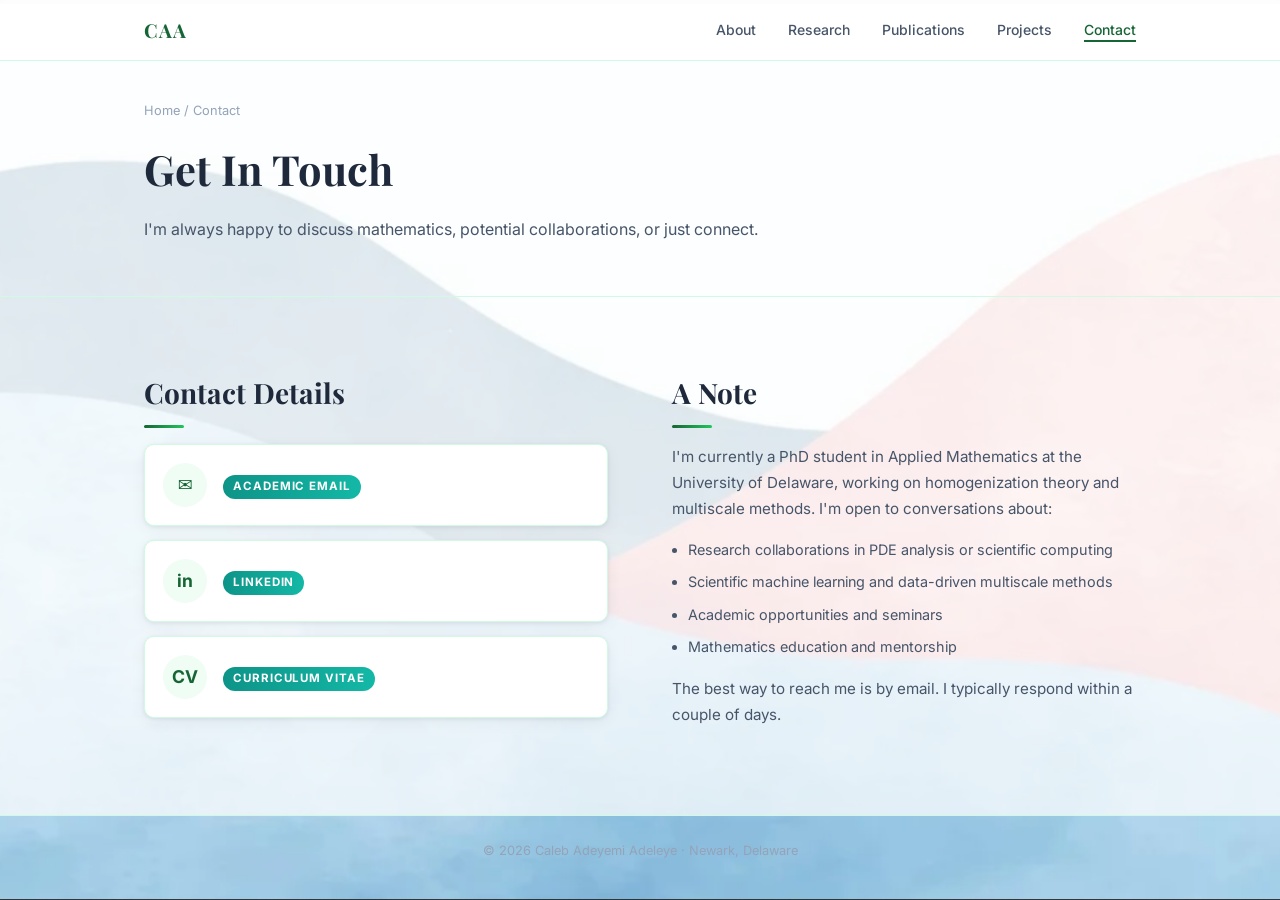
==== contact.html @ 7a953f1e "Launch personal portfolio site HTML/CSS/JS portfolio for Caleb Adeyemi Adeleye — PhD candidate in Ap" ====
<!DOCTYPE html>
<html lang="en">
<head>
  <meta charset="UTF-8" />
  <meta name="viewport" content="width=device-width, initial-scale=1.0" />
  <title>Contact — Caleb Adeyemi Adeleye</title>
  <link rel="stylesheet" href="assets/css/style.css" />
  <link rel="preconnect" href="https://fonts.googleapis.com" />
  <link rel="preconnect" href="https://fonts.gstatic.com" crossorigin />
  <link href="https://fonts.googleapis.com/css2?family=Inter:wght@300;400;500;600;700&family=Playfair+Display:wght@700&display=swap" rel="stylesheet" />
</head>
<body data-page="contact">

  <nav class="navbar" id="navbar">
    <div class="nav-container">
      <a href="index.html" class="nav-logo">CAA</a>
      <ul class="nav-links">
        <li><a href="index.html">About</a></li>
        <li><a href="research.html">Research</a></li>
        <li><a href="publications.html">Publications</a></li>
        <li><a href="projects.html">Projects</a></li>
        <li><a href="contact.html">Contact</a></li>
      </ul>
      <button class="nav-toggle" id="navToggle" aria-label="Toggle menu">
        <span></span><span></span><span></span>
      </button>
    </div>
  </nav>

  <div class="page-hero">
    <div class="container">
      <p class="page-breadcrumb"><a href="index.html">Home</a> / Contact</p>
      <h1 class="page-hero-title">Get In Touch</h1>
      <p class="page-hero-sub">
        I'm always happy to discuss mathematics, potential collaborations, or just connect.
      </p>
    </div>
  </div>

  <section class="page-section">
    <div class="container contact-page-layout">

      <div class="contact-details">
        <h2 class="section-title">Contact Details</h2>

        <a href="mailto:khaleb@udel.edu" class="contact-detail-item">
          <div class="cd-icon">✉</div>
          <div class="cd-body">
            <span class="cd-label">Academic Email</span>
          </div>
        </a>

        <a href="https://linkedin.com/in/adeleye-caleb-4344241b5" class="contact-detail-item" target="_blank" rel="noopener">
          <div class="cd-icon">in</div>
          <div class="cd-body">
            <span class="cd-label">LinkedIn</span>
          </div>
        </a>

        <a href="https://drive.google.com/file/d/1pi85L_nVSaPJ5d753NJiPZ7euI__d7MT/view?usp=drive_link" class="contact-detail-item" target="_blank" rel="noopener">
          <div class="cd-icon">CV</div>
          <div class="cd-body">
            <span class="cd-label">Curriculum Vitae</span>
          </div>
        </a>
      </div>

      <!-- Note -->
      <div class="contact-note">
        <h2 class="section-title">A Note</h2>
        <p>
          I'm currently a PhD student in Applied Mathematics at the University of Delaware,
          working on homogenization theory and multiscale methods. I'm open to conversations about:
        </p>
        <ul class="contact-topics">
          <li>Research collaborations in PDE analysis or scientific computing</li>
          <li>Scientific machine learning and data-driven multiscale methods</li>
          <li>Academic opportunities and seminars</li>
          <li>Mathematics education and mentorship</li>
        </ul>
        <p>
          The best way to reach me is by email. I typically respond within a couple of days.
        </p>
      </div>

    </div>
  </section>

  <footer class="footer">
    <p>&copy; 2026 Caleb Adeyemi Adeleye · Newark, Delaware</p>
  </footer>

  <script src="assets/js/main.js"></script>
</body>
</html>
---- assets/css/style.css ----
/* === Typewriter — machine text === */
@keyframes cursorBlink {
  0%, 100% { border-color: var(--green-light); }
  50%       { border-color: transparent; }
}
.hero-statement {
  font-family: 'Courier New', Courier, monospace;
  font-size: .97rem;
  letter-spacing: .01em;
  border-right: 2px solid var(--green-light);
  animation: cursorBlink .65s step-end infinite;
}
.hero-statement.typed-done {
  border-right: none;
  animation: none;
}

/* === Reset & Base === */
*, *::before, *::after { box-sizing: border-box; margin: 0; padding: 0; }

:root {
  --green:       #166534;
  --green-mid:   #16a34a;
  --green-light: #22c55e;
  --green-pale:  #f0fdf4;
  --green-glow:  rgba(22, 101, 52, 0.18);
  --slate:       #1e293b;
  --slate-mid:   #475569;
  --slate-light: #94a3b8;
  --bg:          #ffffff;
  --bg-alt:      #f8faf8;
  --border:      #d1fae5;
  --border-mid:  #bbf7d0;
  --radius:      10px;
  --shadow:      0 1px 4px rgba(0,0,0,.07), 0 4px 16px rgba(0,0,0,.05);
  --font-body:   'Inter', system-ui, sans-serif;
  --font-head:   'Playfair Display', Georgia, serif;
}

html { scroll-behavior: smooth; }

body {
  font-family: var(--font-body);
  color: var(--slate);
  background: var(--bg) url('../../brg.png') center top / cover fixed;
  line-height: 1.7;
  font-size: 16px;
}

a { color: var(--green); text-decoration: none; }
a:hover { text-decoration: underline; }
ul { list-style: none; }

/* === Layout === */
.container { max-width: 1040px; margin: 0 auto; padding: 0 24px; }

/* === Keyframe Animations === */
@keyframes fadeUp {
  from { opacity: 0; transform: translateY(24px); }
  to   { opacity: 1; transform: translateY(0); }
}
@keyframes scaleIn {
  from { opacity: 0; transform: scale(.94); }
  to   { opacity: 1; transform: scale(1); }
}
@keyframes pulseRing {
  0%   { box-shadow: 0 0 0 0 var(--green-glow); }
  70%  { box-shadow: 0 0 0 12px transparent; }
  100% { box-shadow: 0 0 0 0 transparent; }
}
@keyframes gradientShift {
  0%   { background-position: 0% 50%; }
  50%  { background-position: 100% 50%; }
  100% { background-position: 0% 50%; }
}
@keyframes underlineGrow {
  from { width: 0; }
  to   { width: 40px; }
}
@keyframes floatY {
  0%, 100% { transform: translateY(0); }
  50%       { transform: translateY(-6px); }
}

/* === Navbar === */
.navbar {
  position: fixed; top: 0; left: 0; right: 0; z-index: 100;
  background: rgba(255,255,255,.94);
  backdrop-filter: blur(14px);
  border-bottom: 1px solid var(--border);
  transition: box-shadow .3s;
}
.navbar.scrolled { box-shadow: 0 2px 16px rgba(22,101,52,.1); }

.nav-container {
  max-width: 1040px; margin: 0 auto;
  display: flex; align-items: center; justify-content: space-between;
  padding: 0 24px; height: 60px;
}

.nav-logo {
  font-family: var(--font-head);
  font-size: 1.2rem; font-weight: 700;
  color: var(--green); letter-spacing: .05em;
  transition: opacity .2s;
}
.nav-logo:hover { opacity: .75; text-decoration: none; }

.nav-links { display: flex; gap: 32px; }
.nav-links a {
  font-size: .875rem; font-weight: 500;
  color: var(--slate-mid);
  padding-bottom: 2px;
  border-bottom: 2px solid transparent;
  transition: color .2s, border-color .2s;
}
.nav-links a:hover { color: var(--green); text-decoration: none; border-bottom-color: var(--green-light); }
.nav-links a.active { color: var(--green); border-bottom-color: var(--green); }

.nav-toggle {
  display: none; flex-direction: column; gap: 5px;
  background: none; border: none; cursor: pointer; padding: 4px;
}
.nav-toggle span {
  display: block; width: 22px; height: 2px;
  background: var(--slate); border-radius: 2px;
  transition: transform .25s, opacity .25s;
}

@media (max-width: 640px) {
  .nav-toggle { display: flex; }
  .nav-links {
    display: none; position: absolute; top: 60px; left: 0; right: 0;
    flex-direction: column; gap: 0;
    background: #fff; border-bottom: 1px solid var(--border);
    padding: 8px 0;
  }
  .nav-links.open { display: flex; }
  .nav-links a { padding: 12px 24px; font-size: 1rem; border-bottom: none; }
  .nav-links a.active { background: var(--green-pale); }
}

/* === Buttons === */
.btn {
  display: inline-block; padding: 10px 24px;
  border-radius: 6px; font-size: .9rem; font-weight: 600;
  transition: background .2s, color .2s, transform .15s, box-shadow .2s;
  cursor: pointer;
}
.btn-primary {
  background: var(--green); color: #fff;
  box-shadow: 0 2px 10px var(--green-glow);
}
.btn-primary:hover {
  background: var(--green-mid); text-decoration: none; color: #fff;
  transform: translateY(-1px); box-shadow: 0 6px 18px var(--green-glow);
}
.btn-outline {
  border: 1.5px solid var(--green); color: var(--green); background: transparent;
}
.btn-outline:hover {
  background: var(--green-pale); text-decoration: none;
  transform: translateY(-1px);
}

/* === Hero (home) === */
.hero {
  min-height: 100vh;
  display: flex;
  align-items: center; justify-content: center;
  padding: 100px 24px 60px;
  background: rgba(255,255,255,0.72);
}

.hero-content {
  display: flex;
  align-items: center;
  gap: 64px;
  max-width: 1040px;
  width: 100%;
}

.hero-photo {
  flex-shrink: 0;
  width: 320px; height: 380px;
  border-radius: 18px;
  overflow: hidden;
  box-shadow: 0 0 0 6px var(--green-pale), 0 16px 48px var(--green-glow);
  border: 4px solid var(--green-light);
  animation: pulseRing 2.8s ease-out infinite, fadeUp .7s ease both;
}
.hero-photo img {
  width: 100%; height: 100%;
  object-fit: cover;
  object-position: center top;
  display: block;
}

.hero-text {
  flex: 1;
  text-align: left;
}

.hero-name {
  font-family: var(--font-head);
  font-size: clamp(2rem, 4vw, 2.8rem);
  color: var(--slate); line-height: 1.15; margin-bottom: 8px;
  animation: fadeUp .7s .1s ease both;
}
.hero-title {
  font-size: 1.1rem; font-weight: 600; color: var(--green); margin-bottom: 4px;
  animation: fadeUp .7s .2s ease both;
}
.hero-affiliation {
  font-size: .95rem; color: var(--slate-mid); margin-bottom: 24px;
  animation: fadeUp .7s .3s ease both;
}
.hero-statement {
  color: var(--slate-mid);
  margin-bottom: 32px; font-size: .97rem;
  animation: fadeUp .7s .4s ease both;
}
.hero-links {
  display: flex; gap: 12px; flex-wrap: wrap;
  animation: fadeUp .7s .5s ease both;
}

@media (max-width: 768px) {
  .hero-content {
    flex-direction: column;
    text-align: center;
    gap: 36px;
  }
  .hero-photo {
    width: 220px; height: 260px;
  }
  .hero-text { text-align: center; }
  .hero-links { justify-content: center; }
}

/* === Page Hero (inner pages) === */
.page-hero {
  padding: 100px 0 52px;
  background: rgba(255,255,255,0.72);
  border-bottom: 1px solid var(--border);
}
.page-breadcrumb { font-size: .8rem; color: var(--slate-light); margin-bottom: 12px; }
.page-breadcrumb a { color: var(--slate-light); transition: color .15s; }
.page-breadcrumb a:hover { color: var(--green); }
.page-hero-title {
  font-family: var(--font-head);
  font-size: clamp(1.8rem, 4vw, 2.6rem);
  color: var(--slate); margin-bottom: 12px;
  animation: fadeUp .6s ease both;
}
.page-hero-sub {
  font-size: 1rem; color: var(--slate-mid); max-width: 620px;
  animation: fadeUp .6s .1s ease both;
}

/* === Sections === */
.page-section { padding: 72px 0; background: rgba(255,255,255,0.72); }
.section-alt { background: rgba(248,250,248,0.80); }

.section-title {
  font-family: var(--font-head);
  font-size: 1.75rem; color: var(--slate);
  margin-bottom: 16px; position: relative; padding-bottom: 12px;
}
.section-title::after {
  content: ''; position: absolute; bottom: 0; left: 0;
  width: 40px; height: 3px;
  background: linear-gradient(90deg, var(--green), var(--green-light));
  border-radius: 2px;
  animation: underlineGrow .6s ease both;
}
.section-lead { color: var(--slate-mid); max-width: 700px; margin-bottom: 48px; }

/* === Nav Cards (home page) === */
.nav-cards {
  display: grid;
  grid-template-columns: repeat(auto-fill, minmax(220px, 1fr));
  gap: 20px; margin-top: 32px;
}
.nav-card {
  display: flex; flex-direction: column;
  background: #fff; border: 1px solid var(--border);
  border-radius: var(--radius); padding: 28px 24px;
  box-shadow: var(--shadow);
  transition: transform .25s, box-shadow .25s, border-color .25s;
  color: inherit;
}
.nav-card:hover {
  transform: translateY(-5px);
  box-shadow: 0 12px 32px var(--green-glow);
  border-color: var(--border-mid);
  text-decoration: none;
}
.nav-card-icon {
  font-size: 2rem; color: var(--green); margin-bottom: 12px;
  display: inline-block;
  transition: transform .3s;
}
.nav-card:hover .nav-card-icon { transform: scale(1.15); }
.nav-card h3 { font-size: 1rem; font-weight: 600; margin-bottom: 8px; color: var(--slate); }
.nav-card p  { font-size: .875rem; color: var(--slate-mid); line-height: 1.6; flex: 1; }
.nav-card-link { display: block; margin-top: 16px; font-size: .8rem; font-weight: 600; color: var(--green); }

/* === Research Cards === */
.cards-grid {
  display: grid;
  grid-template-columns: repeat(auto-fill, minmax(220px, 1fr));
  gap: 20px;
}
.card {
  background: #fff; border: 1px solid var(--border);
  border-radius: var(--radius); padding: 28px 24px;
  box-shadow: var(--shadow);
  transition: transform .25s, box-shadow .25s, border-color .25s;
  position: relative; overflow: hidden;
}
.card::before {
  content: ''; position: absolute; top: 0; left: 0; right: 0; height: 3px;
  background: linear-gradient(90deg, var(--green), var(--green-light));
  transform: scaleX(0); transform-origin: left;
  transition: transform .3s ease;
}
.card:hover { transform: translateY(-5px); box-shadow: 0 12px 32px var(--green-glow); border-color: var(--border-mid); }
.card:hover::before { transform: scaleX(1); }
.card-icon {
  font-size: 2rem; color: var(--green); margin-bottom: 12px;
  font-family: 'Times New Roman', serif; font-weight: bold;
}
.card h3 { font-size: 1rem; font-weight: 600; margin-bottom: 8px; color: var(--slate); }
.card p  { font-size: .875rem; color: var(--slate-mid); line-height: 1.6; }

/* === Research Focus Block === */
.focus-block {
  display: grid; grid-template-columns: 1fr 280px; gap: 48px; align-items: start;
}
@media (max-width: 720px) { .focus-block { grid-template-columns: 1fr; } }
.focus-text p { color: var(--slate-mid); margin-bottom: 16px; font-size: .95rem; }
.focus-card {
  background: #fff; border: 1px solid var(--border); border-radius: var(--radius);
  padding: 14px 16px; margin-bottom: 12px;
  display: flex; flex-direction: column; gap: 2px;
  transition: border-color .2s, box-shadow .2s;
}
.focus-card:hover { border-color: var(--green-mid); box-shadow: 0 0 0 3px var(--green-pale); }
.focus-label { font-size: .72rem; font-weight: 700; text-transform: uppercase; letter-spacing: .1em; color: var(--slate-light); }
.focus-value { font-size: .9rem; font-weight: 600; color: var(--slate); }
.focus-active { color: var(--green) !important; }

/* === Full Timeline (research page) === */
.timeline-full { display: flex; flex-direction: column; gap: 0; margin-top: 32px; }
.timeline-full-item {
  display: grid; grid-template-columns: 100px 20px 1fr;
  gap: 0 20px; padding-bottom: 36px; position: relative;
}
.tf-left { text-align: right; padding-top: 4px; }
.tf-date { font-size: .78rem; font-weight: 700; color: var(--green); }
.tf-dot {
  width: 12px; height: 12px; border-radius: 50%;
  background: var(--green); margin-top: 6px;
  box-shadow: 0 0 0 3px var(--green-pale);
  position: relative; z-index: 1;
  transition: transform .2s, box-shadow .2s;
}
.timeline-full-item:hover .tf-dot {
  transform: scale(1.3);
  box-shadow: 0 0 0 5px var(--green-pale);
}
.timeline-full-item:not(:last-child) .tf-dot::after {
  content: ''; position: absolute; top: 12px; left: 50%;
  transform: translateX(-50%);
  width: 2px; height: calc(100% + 24px);
  background: var(--border-mid);
}
.tf-right { padding-top: 0; }
.tf-right h3 { font-size: 1rem; font-weight: 600; color: var(--slate); margin-bottom: 4px; }
.tf-org { font-size: .875rem; color: var(--green); margin-bottom: 6px; }
.tf-desc { font-size: .85rem; color: var(--slate-mid); }

/* === Education List (home page) === */
.edu-list { display: flex; flex-direction: column; }
.edu-item {
  padding: 28px 0; border-bottom: 1px solid var(--border);
  transition: padding-left .2s;
}
.edu-item:last-child { border-bottom: none; }
.edu-item:hover { padding-left: 6px; }
.edu-meta { display: flex; align-items: center; gap: 10px; margin-bottom: 4px; }
.edu-date { font-size: .8rem; color: var(--slate-light); }
.edu-tag {
  font-size: .7rem; font-weight: 700;
  background: var(--green-pale); color: var(--green);
  padding: 2px 8px; border-radius: 999px;
}
.edu-item h3 { font-size: 1.05rem; font-weight: 600; color: var(--slate); margin-bottom: 2px; }
.edu-org { font-size: .9rem; color: var(--green); margin-bottom: 6px; }
.edu-detail { font-size: .875rem; color: var(--slate-mid); }

/* === Experience Items === */
.exp-item { padding: 28px 0; border-bottom: 1px solid var(--border); }
.exp-item:last-child { border-bottom: none; }
.exp-featured {
  padding: 28px; margin-bottom: 20px; border-bottom: none;
  background: #fff; border: 1px solid var(--border);
  border-radius: var(--radius); box-shadow: var(--shadow);
  transition: transform .25s, box-shadow .25s, border-color .25s;
  border-left: 4px solid transparent;
}
.exp-featured:hover {
  transform: translateX(4px);
  box-shadow: 0 8px 28px var(--green-glow);
  border-left-color: var(--green);
}
.exp-meta { display: flex; align-items: center; gap: 10px; margin-bottom: 4px; }
.exp-date { font-size: .8rem; color: var(--slate-light); }
.exp-tag {
  font-size: .7rem; font-weight: 700;
  background: var(--green-pale); color: var(--green);
  padding: 2px 8px; border-radius: 999px;
}
.exp-item h3, .exp-item h4 { font-size: 1.05rem; font-weight: 600; color: var(--slate); margin-bottom: 2px; }
.exp-org { font-size: .875rem; color: var(--green); margin-bottom: 10px; }
.exp-item ul { padding-left: 16px; list-style: disc; }
.exp-item li { font-size: .875rem; color: var(--slate-mid); margin-bottom: 5px; }

/* === Publications Page === */
.pub-list { margin-top: 16px; display: flex; flex-direction: column; gap: 20px; }
.pub-item-full {
  display: flex; gap: 24px; align-items: flex-start;
  background: #fff; border: 1px solid var(--border);
  border-left: 4px solid var(--green);
  border-radius: var(--radius); padding: 28px;
  box-shadow: var(--shadow);
  transition: transform .25s, box-shadow .25s;
}
.pub-item-full:hover { transform: translateY(-3px); box-shadow: 0 10px 28px var(--green-glow); }
.pub-number {
  font-family: var(--font-head); font-size: 2.5rem;
  color: var(--green-pale); font-weight: 700; line-height: 1; flex-shrink: 0;
}
.pub-title { font-size: 1.05rem; font-weight: 600; color: var(--slate); margin-bottom: 6px; }
.pub-authors { font-size: .875rem; color: var(--slate-mid); margin-bottom: 4px; }
.pub-year { font-size: .8rem; color: var(--slate-light); margin-bottom: 10px; }
.pub-abstract { font-size: .875rem; color: var(--slate-mid); line-height: 1.65; }

/* === Awards Grid === */
.awards-grid {
  display: grid; grid-template-columns: repeat(auto-fill, minmax(220px, 1fr));
  gap: 20px; margin-top: 32px;
}
.award-card {
  background: #fff; border: 1px solid var(--border);
  border-radius: var(--radius); padding: 24px;
  box-shadow: var(--shadow);
  transition: transform .25s, box-shadow .25s;
}
.award-card:hover { transform: translateY(-4px); box-shadow: 0 10px 28px var(--green-glow); }
.award-year {
  display: inline-block; font-size: .75rem; font-weight: 700;
  background: var(--green); color: #fff;
  padding: 2px 10px; border-radius: 999px; margin-bottom: 12px;
}
.award-card h3 { font-size: .95rem; font-weight: 600; color: var(--slate); margin-bottom: 6px; }
.award-card p  { font-size: .8rem; color: var(--slate-mid); }

/* === Skills Full === */
.skills-full {
  display: grid; grid-template-columns: 1fr 1fr; gap: 48px; margin-top: 32px;
}
@media (max-width: 640px) { .skills-full { grid-template-columns: 1fr; } }
.skills-col-title {
  font-size: .8rem; font-weight: 700; text-transform: uppercase; letter-spacing: .1em;
  color: var(--slate-mid); margin-bottom: 12px;
}
.skills-detail-list { display: flex; flex-direction: column; gap: 8px; }
.skills-detail-list li {
  font-size: .9rem; color: var(--slate-mid);
  padding: 8px 14px; background: #fff;
  border: 1px solid var(--border); border-radius: 6px;
  border-left: 3px solid var(--green);
  transition: background .2s, transform .2s, border-left-color .2s;
}
.skills-detail-list li:hover {
  background: var(--green-pale);
  transform: translateX(4px);
  border-left-color: var(--green-mid);
}

/* === Memberships Grid === */
.memberships-grid {
  display: grid; grid-template-columns: repeat(auto-fill, minmax(240px, 1fr));
  gap: 20px; margin-top: 32px;
}
.membership-card {
  display: flex; gap: 16px; align-items: center;
  background: #fff; border: 1px solid var(--border);
  border-radius: var(--radius); padding: 20px;
  box-shadow: var(--shadow);
  transition: transform .25s, box-shadow .25s;
}
.membership-card:hover { transform: translateY(-3px); box-shadow: 0 8px 24px var(--green-glow); }
.membership-abbr {
  font-size: .75rem; font-weight: 800;
  background: var(--green-pale); color: var(--green);
  padding: 8px; border-radius: 8px; text-align: center;
  min-width: 54px; letter-spacing: .03em;
  transition: background .2s, color .2s;
}
.membership-card:hover .membership-abbr { background: var(--green); color: #fff; }
.membership-card h3 { font-size: .9rem; font-weight: 600; color: var(--slate); margin-bottom: 2px; }
.membership-card p  { font-size: .8rem; color: var(--slate-mid); }

/* === Contact Page === */
.contact-page-layout {
  display: grid; grid-template-columns: 1fr 1fr; gap: 64px; align-items: start;
}
@media (max-width: 720px) { .contact-page-layout { grid-template-columns: 1fr; gap: 40px; } }

.contact-detail-item {
  display: flex; align-items: center; gap: 16px;
  padding: 18px; border: 1px solid var(--border);
  border-radius: var(--radius); margin-bottom: 14px;
  color: inherit; background: #fff; box-shadow: var(--shadow);
  transition: border-color .2s, box-shadow .2s, transform .2s;
}
.contact-detail-item:hover {
  border-color: var(--green-mid);
  box-shadow: 0 0 0 3px var(--green-pale), 0 8px 20px var(--green-glow);
  transform: translateY(-2px);
  text-decoration: none;
}

.cd-icon {
  width: 44px; height: 44px; border-radius: 50%; flex-shrink: 0;
  background: var(--green-pale); color: var(--green);
  display: flex; align-items: center; justify-content: center;
  font-size: 1.1rem; font-weight: 700;
  transition: background .2s, color .2s, transform .2s;
}
.contact-detail-item:hover .cd-icon {
  background: var(--green); color: #fff;
  transform: rotate(10deg) scale(1.08);
}
.cd-body { flex: 1; }
.cd-label {
  display: block; font-size: .72rem; font-weight: 700;
  text-transform: uppercase; letter-spacing: .08em;
  color: #fff;
  background: linear-gradient(90deg, #0d9488, #14b8a6);
  display: inline-block; padding: 2px 10px; border-radius: 999px;
}
.cd-value { display: block; font-size: .9rem; font-weight: 500; color: var(--slate); }

.contact-note p { color: var(--slate-mid); margin-bottom: 16px; font-size: .95rem; }
.contact-topics { margin: 16px 0; display: flex; flex-direction: column; gap: 8px; padding-left: 16px; list-style: disc; }
.contact-topics li { font-size: .9rem; color: var(--slate-mid); }

/* === Projects Page === */
.project-card {
  background: #fff; border: 1px solid var(--border);
  border-radius: var(--radius); box-shadow: var(--shadow);
  overflow: hidden; margin-bottom: 48px;
  transition: box-shadow .3s;
}
.project-card:hover { box-shadow: 0 12px 40px var(--green-glow); }

.project-header {
  padding: 32px 36px 24px;
  border-bottom: 1px solid var(--border);
  background: linear-gradient(135deg, var(--green-pale), #fff);
}
.project-badge {
  display: inline-block; font-size: .72rem; font-weight: 700;
  text-transform: uppercase; letter-spacing: .1em;
  background: var(--green); color: #fff;
  padding: 3px 12px; border-radius: 999px; margin-bottom: 12px;
}
.project-badge-purple {
  background: #7c3aed;
}
.project-title {
  font-family: var(--font-head);
  font-size: clamp(1.1rem, 2.5vw, 1.5rem);
  color: var(--slate); line-height: 1.3; margin-bottom: 10px;
}
.project-meta-row {
  display: flex; flex-wrap: wrap; gap: 8px; align-items: center;
  font-size: .85rem;
}
.project-role {
  font-weight: 600; color: var(--green);
  background: var(--green-pale); padding: 2px 10px; border-radius: 999px;
}
.project-collab { color: var(--slate-mid); }

.project-body { padding: 32px 36px; }
.project-section { margin-bottom: 32px; }
.project-section h3 {
  font-size: 1rem; font-weight: 700; color: var(--slate);
  margin-bottom: 10px; padding-bottom: 6px;
  border-bottom: 2px solid var(--green-pale);
}
.project-section h4 {
  font-size: .85rem; font-weight: 700; text-transform: uppercase;
  letter-spacing: .08em; color: var(--slate-mid); margin-bottom: 8px;
}
.project-section p { font-size: .9rem; color: var(--slate-mid); line-height: 1.7; }
.project-cols {
  display: grid; grid-template-columns: 1fr 1fr; gap: 32px; margin-top: 12px;
}
@media (max-width: 720px) { .project-cols { grid-template-columns: 1fr; } }

.project-list { padding-left: 16px; list-style: disc; margin-top: 8px; }
.project-list li { font-size: .875rem; color: var(--slate-mid); margin-bottom: 6px; line-height: 1.6; }

/* Status grid */
.project-status-grid {
  display: grid; grid-template-columns: 1fr 1fr; gap: 16px; margin-top: 12px;
}
@media (max-width: 640px) { .project-status-grid { grid-template-columns: 1fr; } }
.status-item {
  display: flex; gap: 12px; align-items: flex-start;
  padding: 14px 16px; border-radius: var(--radius);
  border: 1px solid var(--border);
}
.status-item strong { display: block; font-size: .875rem; color: var(--slate); margin-bottom: 2px; }
.status-item p { font-size: .8rem; color: var(--slate-mid); }
.status-dot {
  width: 10px; height: 10px; border-radius: 50%; flex-shrink: 0; margin-top: 4px;
}
.status-done { background: #f0fdf4; border-color: var(--border-mid); }
.status-done .status-dot { background: var(--green); box-shadow: 0 0 0 3px var(--green-pale); }
.status-progress { background: #fffbeb; border-color: #fde68a; }
.status-progress .status-dot { background: #f59e0b; box-shadow: 0 0 0 3px #fef9c3; }

/* SUM pillars */
.sum-pillar {
  background: var(--bg-alt); border: 1px solid var(--border);
  border-radius: var(--radius); padding: 24px;
}
.sum-pillar-head {
  display: flex; align-items: center; gap: 10px; margin-bottom: 12px;
}
.sum-icon {
  font-size: 1.4rem; color: var(--green);
  width: 36px; height: 36px; border-radius: 8px;
  background: var(--green-pale);
  display: flex; align-items: center; justify-content: center;
  flex-shrink: 0;
}
.sum-pillar h4 { font-size: 1rem; font-weight: 700; color: var(--slate); }
.sum-pillar p  { font-size: .875rem; color: var(--slate-mid); margin-bottom: 12px; line-height: 1.65; }
.sum-demo-note {
  margin-top: 14px; font-size: .8rem; color: var(--green);
  background: var(--green-pale); padding: 8px 12px; border-radius: 6px;
  font-style: italic;
}

/* Phase track */
.phase-track {
  display: flex; gap: 0; margin-top: 16px; flex-wrap: wrap;
}
.phase-item {
  flex: 1; min-width: 120px; padding: 16px 14px;
  border: 1px solid var(--border); border-right: none;
  display: flex; flex-direction: column; align-items: center; text-align: center; gap: 8px;
}
.phase-item:first-child { border-radius: var(--radius) 0 0 var(--radius); }
.phase-item:last-child  { border-right: 1px solid var(--border); border-radius: 0 var(--radius) var(--radius) 0; }
.phase-num {
  width: 28px; height: 28px; border-radius: 50%;
  display: flex; align-items: center; justify-content: center;
  font-size: .8rem; font-weight: 800;
}
.phase-done { background: var(--green-pale); }
.phase-done .phase-num { background: var(--green); color: #fff; }
.phase-done strong { color: var(--green); }
.phase-planned { background: #faf5ff; }
.phase-planned .phase-num { background: #7c3aed; color: #fff; }
.phase-planned strong { color: #7c3aed; }
.phase-item strong { font-size: .8rem; display: block; }
.phase-item p { font-size: .72rem; color: var(--slate-mid); line-height: 1.4; }
.phase-note {
  font-size: .8rem; color: var(--slate-mid); margin-top: 14px; font-style: italic;
}

/* Confidential notice */
.project-confidential {
  display: flex; align-items: center; gap: 12px;
  background: #fffbeb; border: 1px solid #fde68a;
  border-left: 4px solid #f59e0b;
  border-radius: var(--radius); padding: 14px 18px;
  margin-bottom: 32px;
}
.confidential-icon { font-size: 1.1rem; flex-shrink: 0; }
.project-confidential p { font-size: .9rem; color: #92400e; font-style: italic; }

/* Project tags */
.project-tags {
  display: flex; flex-wrap: wrap; gap: 8px; margin-top: 8px;
  padding-top: 20px; border-top: 1px solid var(--border);
}
.project-tags span {
  font-size: .75rem; font-weight: 600;
  background: var(--green-pale); color: var(--green);
  padding: 3px 10px; border-radius: 999px;
}

/* === Footer === */
.footer {
  text-align: center; padding: 24px;
  font-size: .8rem; color: var(--slate-light);
  border-top: 1px solid var(--border);
}
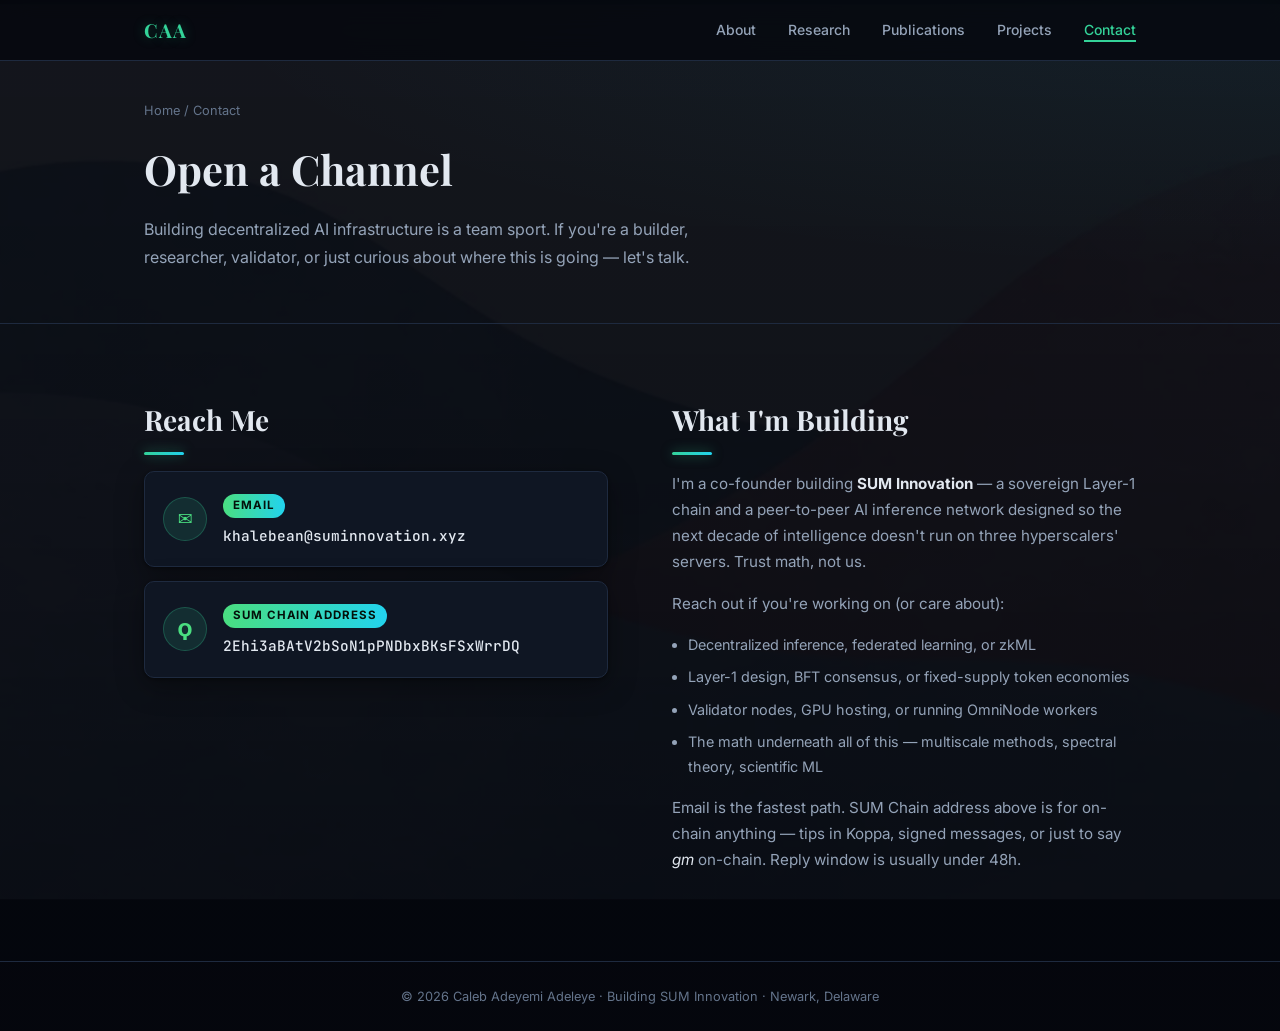
==== commit a32768e0: "update to meet founder's standard" ====
--- a/contact.html
+++ b/contact.html
@@ -7,7 +7,7 @@
   <link rel="stylesheet" href="assets/css/style.css" />
   <link rel="preconnect" href="https://fonts.googleapis.com" />
   <link rel="preconnect" href="https://fonts.gstatic.com" crossorigin />
-  <link href="https://fonts.googleapis.com/css2?family=Inter:wght@300;400;500;600;700&family=Playfair+Display:wght@700&display=swap" rel="stylesheet" />
+  <link href="https://fonts.googleapis.com/css2?family=Inter:wght@300;400;500;600;700&family=JetBrains+Mono:wght@400;600&family=Playfair+Display:wght@700&display=swap" rel="stylesheet" />
 </head>
 <body data-page="contact">
 
@@ -30,9 +30,9 @@
   <div class="page-hero">
     <div class="container">
       <p class="page-breadcrumb"><a href="index.html">Home</a> / Contact</p>
-      <h1 class="page-hero-title">Get In Touch</h1>
+      <h1 class="page-hero-title">Open a Channel</h1>
       <p class="page-hero-sub">
-        I'm always happy to discuss mathematics, potential collaborations, or just connect.
+        Building decentralized AI infrastructure is a team sport. If you're a builder, researcher, validator, or just curious about where this is going — let's talk.
       </p>
     </div>
   </div>
@@ -41,45 +41,41 @@
     <div class="container contact-page-layout">
 
       <div class="contact-details">
-        <h2 class="section-title">Contact Details</h2>
+        <h2 class="section-title">Reach Me</h2>
 
-        <a href="mailto:khaleb@udel.edu" class="contact-detail-item">
+        <a href="mailto:khalebean@suminnovation.xyz" class="contact-detail-item">
           <div class="cd-icon">✉</div>
           <div class="cd-body">
-            <span class="cd-label">Academic Email</span>
+            <span class="cd-label">Email</span>
+            <span class="cd-value">khalebean@suminnovation.xyz</span>
           </div>
         </a>
 
-        <a href="https://linkedin.com/in/adeleye-caleb-4344241b5" class="contact-detail-item" target="_blank" rel="noopener">
-          <div class="cd-icon">in</div>
+        <div class="contact-detail-item" id="sumAddress" role="button" tabindex="0" title="Click to copy">
+          <div class="cd-icon">Ϙ</div>
           <div class="cd-body">
-            <span class="cd-label">LinkedIn</span>
+            <span class="cd-label">SUM Chain Address</span>
+            <span class="cd-value">2Ehi3aBAtV2bSoN1pPNDbxBKsFSxWrrDQ</span>
           </div>
-        </a>
+        </div>
 
-        <a href="https://drive.google.com/file/d/1pi85L_nVSaPJ5d753NJiPZ7euI__d7MT/view?usp=drive_link" class="contact-detail-item" target="_blank" rel="noopener">
-          <div class="cd-icon">CV</div>
-          <div class="cd-body">
-            <span class="cd-label">Curriculum Vitae</span>
-          </div>
-        </a>
       </div>
 
       <!-- Note -->
       <div class="contact-note">
-        <h2 class="section-title">A Note</h2>
+        <h2 class="section-title">What I'm Building</h2>
         <p>
-          I'm currently a PhD student in Applied Mathematics at the University of Delaware,
-          working on homogenization theory and multiscale methods. I'm open to conversations about:
+          I'm a co-founder building <strong>SUM Innovation</strong> — a sovereign Layer-1 chain and a peer-to-peer AI inference network designed so the next decade of intelligence doesn't run on three hyperscalers' servers. Trust math, not us.
         </p>
+        <p>Reach out if you're working on (or care about):</p>
         <ul class="contact-topics">
-          <li>Research collaborations in PDE analysis or scientific computing</li>
-          <li>Scientific machine learning and data-driven multiscale methods</li>
-          <li>Academic opportunities and seminars</li>
-          <li>Mathematics education and mentorship</li>
+          <li>Decentralized inference, federated learning, or zkML</li>
+          <li>Layer-1 design, BFT consensus, or fixed-supply token economies</li>
+          <li>Validator nodes, GPU hosting, or running OmniNode workers</li>
+          <li>The math underneath all of this — multiscale methods, spectral theory, scientific ML</li>
         </ul>
         <p>
-          The best way to reach me is by email. I typically respond within a couple of days.
+          Email is the fastest path. SUM Chain address above is for on-chain anything — tips in Koppa, signed messages, or just to say <em>gm</em> on-chain. Reply window is usually under 48h.
         </p>
       </div>
 
@@ -87,7 +83,7 @@
   </section>
 
   <footer class="footer">
-    <p>&copy; 2026 Caleb Adeyemi Adeleye · Newark, Delaware</p>
+    <p>&copy; 2026 Caleb Adeyemi Adeleye · Building SUM Innovation · Newark, Delaware</p>
   </footer>
 
   <script src="assets/js/main.js"></script>
--- a/assets/css/style.css
+++ b/assets/css/style.css
@@ -4,7 +4,7 @@
   50%       { border-color: transparent; }
 }
 .hero-statement {
-  font-family: 'Courier New', Courier, monospace;
+  font-family: 'JetBrains Mono', 'Courier New', Courier, monospace;
   font-size: .97rem;
   letter-spacing: .01em;
   border-right: 2px solid var(--green-light);
@@ -19,37 +19,46 @@
 *, *::before, *::after { box-sizing: border-box; margin: 0; padding: 0; }
 
 :root {
-  --green:       #166534;
-  --green-mid:   #16a34a;
-  --green-light: #22c55e;
-  --green-pale:  #f0fdf4;
-  --green-glow:  rgba(22, 101, 52, 0.18);
-  --slate:       #1e293b;
-  --slate-mid:   #475569;
-  --slate-light: #94a3b8;
-  --bg:          #ffffff;
-  --bg-alt:      #f8faf8;
-  --border:      #d1fae5;
-  --border-mid:  #bbf7d0;
+  --green:       #34d399;
+  --green-mid:   #22c55e;
+  --green-light: #4ade80;
+  --green-pale:  #052e1a;
+  --green-glow:  rgba(52, 211, 153, 0.22);
+  --cyan:        #22d3ee;
+  --cyan-glow:   rgba(34, 211, 238, 0.18);
+  --slate:       #e2e8f0;
+  --slate-mid:   #94a3b8;
+  --slate-light: #64748b;
+  --bg:          #05070d;
+  --bg-alt:      #0b101b;
+  --bg-card:     #0f1623;
+  --bg-elev:     #131c2c;
+  --border:      #1e2a3f;
+  --border-mid:  #2a3a55;
   --radius:      10px;
-  --shadow:      0 1px 4px rgba(0,0,0,.07), 0 4px 16px rgba(0,0,0,.05);
+  --shadow:      0 1px 4px rgba(0,0,0,.45), 0 8px 28px rgba(0,0,0,.35);
   --font-body:   'Inter', system-ui, sans-serif;
   --font-head:   'Playfair Display', Georgia, serif;
 }
 
-html { scroll-behavior: smooth; }
+html { scroll-behavior: smooth; background: var(--bg); }
 
 body {
   font-family: var(--font-body);
   color: var(--slate);
-  background: var(--bg) url('../../brg.png') center top / cover fixed;
+  background:
+    linear-gradient(rgba(5,7,13,0.86), rgba(5,7,13,0.92)),
+    url('../../brg.png') center top / cover fixed,
+    var(--bg);
   line-height: 1.7;
   font-size: 16px;
 }
 
 a { color: var(--green); text-decoration: none; }
-a:hover { text-decoration: underline; }
+a:hover { text-decoration: underline; color: var(--green-light); }
 ul { list-style: none; }
+strong { color: var(--slate); }
+em { color: var(--slate); }
 
 /* === Layout === */
 .container { max-width: 1040px; margin: 0 auto; padding: 0 24px; }
@@ -65,7 +74,7 @@
 }
 @keyframes pulseRing {
   0%   { box-shadow: 0 0 0 0 var(--green-glow); }
-  70%  { box-shadow: 0 0 0 12px transparent; }
+  70%  { box-shadow: 0 0 0 14px transparent; }
   100% { box-shadow: 0 0 0 0 transparent; }
 }
 @keyframes gradientShift {
@@ -85,12 +94,16 @@
 /* === Navbar === */
 .navbar {
   position: fixed; top: 0; left: 0; right: 0; z-index: 100;
-  background: rgba(255,255,255,.94);
-  backdrop-filter: blur(14px);
+  background: rgba(5, 7, 13, 0.78);
+  backdrop-filter: blur(16px);
+  -webkit-backdrop-filter: blur(16px);
   border-bottom: 1px solid var(--border);
-  transition: box-shadow .3s;
-}
-.navbar.scrolled { box-shadow: 0 2px 16px rgba(22,101,52,.1); }
+  transition: box-shadow .3s, background .3s;
+}
+.navbar.scrolled {
+  background: rgba(5, 7, 13, 0.92);
+  box-shadow: 0 2px 24px rgba(52, 211, 153, .08);
+}
 
 .nav-container {
   max-width: 1040px; margin: 0 auto;
@@ -102,9 +115,10 @@
   font-family: var(--font-head);
   font-size: 1.2rem; font-weight: 700;
   color: var(--green); letter-spacing: .05em;
-  transition: opacity .2s;
-}
-.nav-logo:hover { opacity: .75; text-decoration: none; }
+  transition: opacity .2s, text-shadow .2s;
+  text-shadow: 0 0 12px rgba(52, 211, 153, 0.35);
+}
+.nav-logo:hover { opacity: .85; text-decoration: none; text-shadow: 0 0 18px rgba(52, 211, 153, 0.6); }
 
 .nav-links { display: flex; gap: 32px; }
 .nav-links a {
@@ -114,7 +128,7 @@
   border-bottom: 2px solid transparent;
   transition: color .2s, border-color .2s;
 }
-.nav-links a:hover { color: var(--green); text-decoration: none; border-bottom-color: var(--green-light); }
+.nav-links a:hover { color: var(--green-light); text-decoration: none; border-bottom-color: var(--green-light); }
 .nav-links a.active { color: var(--green); border-bottom-color: var(--green); }
 
 .nav-toggle {
@@ -132,7 +146,10 @@
   .nav-links {
     display: none; position: absolute; top: 60px; left: 0; right: 0;
     flex-direction: column; gap: 0;
-    background: #fff; border-bottom: 1px solid var(--border);
+    background: rgba(5, 7, 13, 0.96);
+    backdrop-filter: blur(16px);
+    -webkit-backdrop-filter: blur(16px);
+    border-bottom: 1px solid var(--border);
     padding: 8px 0;
   }
   .nav-links.open { display: flex; }
@@ -148,18 +165,19 @@
   cursor: pointer;
 }
 .btn-primary {
-  background: var(--green); color: #fff;
-  box-shadow: 0 2px 10px var(--green-glow);
+  background: var(--green); color: #04110a;
+  box-shadow: 0 0 0 1px rgba(52,211,153,.4), 0 8px 24px var(--green-glow);
 }
 .btn-primary:hover {
-  background: var(--green-mid); text-decoration: none; color: #fff;
-  transform: translateY(-1px); box-shadow: 0 6px 18px var(--green-glow);
+  background: var(--green-light); text-decoration: none; color: #04110a;
+  transform: translateY(-1px); box-shadow: 0 0 0 1px rgba(74,222,128,.6), 0 12px 32px var(--green-glow);
 }
 .btn-outline {
   border: 1.5px solid var(--green); color: var(--green); background: transparent;
 }
 .btn-outline:hover {
-  background: var(--green-pale); text-decoration: none;
+  background: rgba(52, 211, 153, 0.08); text-decoration: none;
+  color: var(--green-light); border-color: var(--green-light);
   transform: translateY(-1px);
 }
 
@@ -169,7 +187,10 @@
   display: flex;
   align-items: center; justify-content: center;
   padding: 100px 24px 60px;
-  background: rgba(255,255,255,0.72);
+  background:
+    radial-gradient(ellipse at top right, rgba(34, 211, 238, 0.08), transparent 60%),
+    radial-gradient(ellipse at bottom left, rgba(52, 211, 153, 0.10), transparent 55%),
+    rgba(5, 7, 13, 0.55);
 }
 
 .hero-content {
@@ -185,8 +206,8 @@
   width: 320px; height: 380px;
   border-radius: 18px;
   overflow: hidden;
-  box-shadow: 0 0 0 6px var(--green-pale), 0 16px 48px var(--green-glow);
-  border: 4px solid var(--green-light);
+  box-shadow: 0 0 0 6px rgba(52, 211, 153, 0.12), 0 20px 60px rgba(52, 211, 153, 0.18);
+  border: 2px solid var(--green-light);
   animation: pulseRing 2.8s ease-out infinite, fadeUp .7s ease both;
 }
 .hero-photo img {
@@ -194,6 +215,7 @@
   object-fit: cover;
   object-position: center top;
   display: block;
+  filter: brightness(.95) contrast(1.05);
 }
 
 .hero-text {
@@ -208,7 +230,11 @@
   animation: fadeUp .7s .1s ease both;
 }
 .hero-title {
-  font-size: 1.1rem; font-weight: 600; color: var(--green); margin-bottom: 4px;
+  font-size: 1.1rem; font-weight: 600;
+  background: linear-gradient(90deg, var(--green-light), var(--cyan));
+  -webkit-background-clip: text; background-clip: text;
+  -webkit-text-fill-color: transparent;
+  margin-bottom: 4px;
   animation: fadeUp .7s .2s ease both;
 }
 .hero-affiliation {
@@ -216,7 +242,7 @@
   animation: fadeUp .7s .3s ease both;
 }
 .hero-statement {
-  color: var(--slate-mid);
+  color: var(--slate);
   margin-bottom: 32px; font-size: .97rem;
   animation: fadeUp .7s .4s ease both;
 }
@@ -241,7 +267,9 @@
 /* === Page Hero (inner pages) === */
 .page-hero {
   padding: 100px 0 52px;
-  background: rgba(255,255,255,0.72);
+  background:
+    radial-gradient(ellipse at top right, rgba(34, 211, 238, 0.06), transparent 60%),
+    rgba(5, 7, 13, 0.55);
   border-bottom: 1px solid var(--border);
 }
 .page-breadcrumb { font-size: .8rem; color: var(--slate-light); margin-bottom: 12px; }
@@ -259,8 +287,8 @@
 }
 
 /* === Sections === */
-.page-section { padding: 72px 0; background: rgba(255,255,255,0.72); }
-.section-alt { background: rgba(248,250,248,0.80); }
+.page-section { padding: 72px 0; background: rgba(5, 7, 13, 0.55); }
+.section-alt { background: rgba(11, 16, 27, 0.70); }
 
 .section-title {
   font-family: var(--font-head);
@@ -270,9 +298,10 @@
 .section-title::after {
   content: ''; position: absolute; bottom: 0; left: 0;
   width: 40px; height: 3px;
-  background: linear-gradient(90deg, var(--green), var(--green-light));
+  background: linear-gradient(90deg, var(--green), var(--cyan));
   border-radius: 2px;
   animation: underlineGrow .6s ease both;
+  box-shadow: 0 0 12px rgba(52, 211, 153, 0.5);
 }
 .section-lead { color: var(--slate-mid); max-width: 700px; margin-bottom: 48px; }
 
@@ -284,24 +313,26 @@
 }
 .nav-card {
   display: flex; flex-direction: column;
-  background: #fff; border: 1px solid var(--border);
+  background: var(--bg-card); border: 1px solid var(--border);
   border-radius: var(--radius); padding: 28px 24px;
   box-shadow: var(--shadow);
-  transition: transform .25s, box-shadow .25s, border-color .25s;
+  transition: transform .25s, box-shadow .25s, border-color .25s, background .25s;
   color: inherit;
 }
 .nav-card:hover {
   transform: translateY(-5px);
-  box-shadow: 0 12px 32px var(--green-glow);
-  border-color: var(--border-mid);
+  background: var(--bg-elev);
+  box-shadow: 0 16px 40px rgba(52, 211, 153, 0.12);
+  border-color: var(--green-mid);
   text-decoration: none;
 }
 .nav-card-icon {
   font-size: 2rem; color: var(--green); margin-bottom: 12px;
   display: inline-block;
-  transition: transform .3s;
-}
-.nav-card:hover .nav-card-icon { transform: scale(1.15); }
+  transition: transform .3s, text-shadow .3s;
+  text-shadow: 0 0 18px rgba(52, 211, 153, 0.4);
+}
+.nav-card:hover .nav-card-icon { transform: scale(1.15); text-shadow: 0 0 24px rgba(52, 211, 153, 0.7); }
 .nav-card h3 { font-size: 1rem; font-weight: 600; margin-bottom: 8px; color: var(--slate); }
 .nav-card p  { font-size: .875rem; color: var(--slate-mid); line-height: 1.6; flex: 1; }
 .nav-card-link { display: block; margin-top: 16px; font-size: .8rem; font-weight: 600; color: var(--green); }
@@ -313,23 +344,28 @@
   gap: 20px;
 }
 .card {
-  background: #fff; border: 1px solid var(--border);
+  background: var(--bg-card); border: 1px solid var(--border);
   border-radius: var(--radius); padding: 28px 24px;
   box-shadow: var(--shadow);
-  transition: transform .25s, box-shadow .25s, border-color .25s;
+  transition: transform .25s, box-shadow .25s, border-color .25s, background .25s;
   position: relative; overflow: hidden;
 }
 .card::before {
   content: ''; position: absolute; top: 0; left: 0; right: 0; height: 3px;
-  background: linear-gradient(90deg, var(--green), var(--green-light));
+  background: linear-gradient(90deg, var(--green), var(--cyan));
   transform: scaleX(0); transform-origin: left;
   transition: transform .3s ease;
 }
-.card:hover { transform: translateY(-5px); box-shadow: 0 12px 32px var(--green-glow); border-color: var(--border-mid); }
+.card:hover {
+  transform: translateY(-5px); background: var(--bg-elev);
+  box-shadow: 0 16px 40px rgba(52, 211, 153, 0.12);
+  border-color: var(--green-mid);
+}
 .card:hover::before { transform: scaleX(1); }
 .card-icon {
   font-size: 2rem; color: var(--green); margin-bottom: 12px;
   font-family: 'Times New Roman', serif; font-weight: bold;
+  text-shadow: 0 0 18px rgba(52, 211, 153, 0.4);
 }
 .card h3 { font-size: 1rem; font-weight: 600; margin-bottom: 8px; color: var(--slate); }
 .card p  { font-size: .875rem; color: var(--slate-mid); line-height: 1.6; }
@@ -341,12 +377,15 @@
 @media (max-width: 720px) { .focus-block { grid-template-columns: 1fr; } }
 .focus-text p { color: var(--slate-mid); margin-bottom: 16px; font-size: .95rem; }
 .focus-card {
-  background: #fff; border: 1px solid var(--border); border-radius: var(--radius);
+  background: var(--bg-card); border: 1px solid var(--border); border-radius: var(--radius);
   padding: 14px 16px; margin-bottom: 12px;
   display: flex; flex-direction: column; gap: 2px;
-  transition: border-color .2s, box-shadow .2s;
-}
-.focus-card:hover { border-color: var(--green-mid); box-shadow: 0 0 0 3px var(--green-pale); }
+  transition: border-color .2s, box-shadow .2s, background .2s;
+}
+.focus-card:hover {
+  border-color: var(--green-mid); background: var(--bg-elev);
+  box-shadow: 0 0 0 3px rgba(52, 211, 153, 0.08);
+}
 .focus-label { font-size: .72rem; font-weight: 700; text-transform: uppercase; letter-spacing: .1em; color: var(--slate-light); }
 .focus-value { font-size: .9rem; font-weight: 600; color: var(--slate); }
 .focus-active { color: var(--green) !important; }
@@ -362,13 +401,13 @@
 .tf-dot {
   width: 12px; height: 12px; border-radius: 50%;
   background: var(--green); margin-top: 6px;
-  box-shadow: 0 0 0 3px var(--green-pale);
+  box-shadow: 0 0 0 3px rgba(52, 211, 153, 0.15), 0 0 18px rgba(52, 211, 153, 0.5);
   position: relative; z-index: 1;
   transition: transform .2s, box-shadow .2s;
 }
 .timeline-full-item:hover .tf-dot {
   transform: scale(1.3);
-  box-shadow: 0 0 0 5px var(--green-pale);
+  box-shadow: 0 0 0 5px rgba(52, 211, 153, 0.18), 0 0 24px rgba(52, 211, 153, 0.7);
 }
 .timeline-full-item:not(:last-child) .tf-dot::after {
   content: ''; position: absolute; top: 12px; left: 50%;
@@ -393,8 +432,9 @@
 .edu-date { font-size: .8rem; color: var(--slate-light); }
 .edu-tag {
   font-size: .7rem; font-weight: 700;
-  background: var(--green-pale); color: var(--green);
+  background: rgba(52, 211, 153, 0.12); color: var(--green-light);
   padding: 2px 8px; border-radius: 999px;
+  border: 1px solid rgba(52, 211, 153, 0.25);
 }
 .edu-item h3 { font-size: 1.05rem; font-weight: 600; color: var(--slate); margin-bottom: 2px; }
 .edu-org { font-size: .9rem; color: var(--green); margin-bottom: 6px; }
@@ -405,22 +445,23 @@
 .exp-item:last-child { border-bottom: none; }
 .exp-featured {
   padding: 28px; margin-bottom: 20px; border-bottom: none;
-  background: #fff; border: 1px solid var(--border);
+  background: var(--bg-card); border: 1px solid var(--border);
   border-radius: var(--radius); box-shadow: var(--shadow);
   transition: transform .25s, box-shadow .25s, border-color .25s;
   border-left: 4px solid transparent;
 }
 .exp-featured:hover {
   transform: translateX(4px);
-  box-shadow: 0 8px 28px var(--green-glow);
+  box-shadow: 0 12px 36px rgba(52, 211, 153, 0.12);
   border-left-color: var(--green);
 }
 .exp-meta { display: flex; align-items: center; gap: 10px; margin-bottom: 4px; }
 .exp-date { font-size: .8rem; color: var(--slate-light); }
 .exp-tag {
   font-size: .7rem; font-weight: 700;
-  background: var(--green-pale); color: var(--green);
+  background: rgba(52, 211, 153, 0.12); color: var(--green-light);
   padding: 2px 8px; border-radius: 999px;
+  border: 1px solid rgba(52, 211, 153, 0.25);
 }
 .exp-item h3, .exp-item h4 { font-size: 1.05rem; font-weight: 600; color: var(--slate); margin-bottom: 2px; }
 .exp-org { font-size: .875rem; color: var(--green); margin-bottom: 10px; }
@@ -431,16 +472,19 @@
 .pub-list { margin-top: 16px; display: flex; flex-direction: column; gap: 20px; }
 .pub-item-full {
   display: flex; gap: 24px; align-items: flex-start;
-  background: #fff; border: 1px solid var(--border);
+  background: var(--bg-card); border: 1px solid var(--border);
   border-left: 4px solid var(--green);
   border-radius: var(--radius); padding: 28px;
   box-shadow: var(--shadow);
-  transition: transform .25s, box-shadow .25s;
-}
-.pub-item-full:hover { transform: translateY(-3px); box-shadow: 0 10px 28px var(--green-glow); }
+  transition: transform .25s, box-shadow .25s, background .25s;
+}
+.pub-item-full:hover {
+  transform: translateY(-3px); background: var(--bg-elev);
+  box-shadow: 0 14px 36px rgba(52, 211, 153, 0.12);
+}
 .pub-number {
   font-family: var(--font-head); font-size: 2.5rem;
-  color: var(--green-pale); font-weight: 700; line-height: 1; flex-shrink: 0;
+  color: rgba(52, 211, 153, 0.25); font-weight: 700; line-height: 1; flex-shrink: 0;
 }
 .pub-title { font-size: 1.05rem; font-weight: 600; color: var(--slate); margin-bottom: 6px; }
 .pub-authors { font-size: .875rem; color: var(--slate-mid); margin-bottom: 4px; }
@@ -453,16 +497,21 @@
   gap: 20px; margin-top: 32px;
 }
 .award-card {
-  background: #fff; border: 1px solid var(--border);
+  background: var(--bg-card); border: 1px solid var(--border);
   border-radius: var(--radius); padding: 24px;
   box-shadow: var(--shadow);
-  transition: transform .25s, box-shadow .25s;
-}
-.award-card:hover { transform: translateY(-4px); box-shadow: 0 10px 28px var(--green-glow); }
+  transition: transform .25s, box-shadow .25s, background .25s, border-color .25s;
+}
+.award-card:hover {
+  transform: translateY(-4px); background: var(--bg-elev);
+  border-color: var(--green-mid);
+  box-shadow: 0 14px 36px rgba(52, 211, 153, 0.12);
+}
 .award-year {
   display: inline-block; font-size: .75rem; font-weight: 700;
-  background: var(--green); color: #fff;
+  background: var(--green); color: #04110a;
   padding: 2px 10px; border-radius: 999px; margin-bottom: 12px;
+  box-shadow: 0 0 12px rgba(52, 211, 153, 0.4);
 }
 .award-card h3 { font-size: .95rem; font-weight: 600; color: var(--slate); margin-bottom: 6px; }
 .award-card p  { font-size: .8rem; color: var(--slate-mid); }
@@ -478,16 +527,16 @@
 }
 .skills-detail-list { display: flex; flex-direction: column; gap: 8px; }
 .skills-detail-list li {
-  font-size: .9rem; color: var(--slate-mid);
-  padding: 8px 14px; background: #fff;
+  font-size: .9rem; color: var(--slate);
+  padding: 8px 14px; background: var(--bg-card);
   border: 1px solid var(--border); border-radius: 6px;
   border-left: 3px solid var(--green);
   transition: background .2s, transform .2s, border-left-color .2s;
 }
 .skills-detail-list li:hover {
-  background: var(--green-pale);
+  background: var(--bg-elev);
   transform: translateX(4px);
-  border-left-color: var(--green-mid);
+  border-left-color: var(--cyan);
 }
 
 /* === Memberships Grid === */
@@ -497,20 +546,24 @@
 }
 .membership-card {
   display: flex; gap: 16px; align-items: center;
-  background: #fff; border: 1px solid var(--border);
+  background: var(--bg-card); border: 1px solid var(--border);
   border-radius: var(--radius); padding: 20px;
   box-shadow: var(--shadow);
-  transition: transform .25s, box-shadow .25s;
-}
-.membership-card:hover { transform: translateY(-3px); box-shadow: 0 8px 24px var(--green-glow); }
+  transition: transform .25s, box-shadow .25s, background .25s;
+}
+.membership-card:hover {
+  transform: translateY(-3px); background: var(--bg-elev);
+  box-shadow: 0 12px 30px rgba(52, 211, 153, 0.12);
+}
 .membership-abbr {
   font-size: .75rem; font-weight: 800;
-  background: var(--green-pale); color: var(--green);
+  background: rgba(52, 211, 153, 0.12); color: var(--green-light);
+  border: 1px solid rgba(52, 211, 153, 0.25);
   padding: 8px; border-radius: 8px; text-align: center;
   min-width: 54px; letter-spacing: .03em;
   transition: background .2s, color .2s;
 }
-.membership-card:hover .membership-abbr { background: var(--green); color: #fff; }
+.membership-card:hover .membership-abbr { background: var(--green); color: #04110a; }
 .membership-card h3 { font-size: .9rem; font-weight: 600; color: var(--slate); margin-bottom: 2px; }
 .membership-card p  { font-size: .8rem; color: var(--slate-mid); }
 
@@ -524,36 +577,44 @@
   display: flex; align-items: center; gap: 16px;
   padding: 18px; border: 1px solid var(--border);
   border-radius: var(--radius); margin-bottom: 14px;
-  color: inherit; background: #fff; box-shadow: var(--shadow);
-  transition: border-color .2s, box-shadow .2s, transform .2s;
+  color: inherit; background: var(--bg-card); box-shadow: var(--shadow);
+  transition: border-color .2s, box-shadow .2s, transform .2s, background .2s;
+  word-break: break-all;
 }
 .contact-detail-item:hover {
-  border-color: var(--green-mid);
-  box-shadow: 0 0 0 3px var(--green-pale), 0 8px 20px var(--green-glow);
+  border-color: var(--green-mid); background: var(--bg-elev);
+  box-shadow: 0 0 0 3px rgba(52, 211, 153, 0.10), 0 12px 28px rgba(52, 211, 153, 0.15);
   transform: translateY(-2px);
   text-decoration: none;
 }
 
 .cd-icon {
   width: 44px; height: 44px; border-radius: 50%; flex-shrink: 0;
-  background: var(--green-pale); color: var(--green);
+  background: rgba(52, 211, 153, 0.12); color: var(--green-light);
+  border: 1px solid rgba(52, 211, 153, 0.25);
   display: flex; align-items: center; justify-content: center;
   font-size: 1.1rem; font-weight: 700;
   transition: background .2s, color .2s, transform .2s;
 }
 .contact-detail-item:hover .cd-icon {
-  background: var(--green); color: #fff;
+  background: var(--green); color: #04110a;
   transform: rotate(10deg) scale(1.08);
-}
-.cd-body { flex: 1; }
+  box-shadow: 0 0 18px rgba(52, 211, 153, 0.5);
+}
+.cd-body { flex: 1; min-width: 0; }
 .cd-label {
-  display: block; font-size: .72rem; font-weight: 700;
+  display: inline-block; font-size: .72rem; font-weight: 700;
   text-transform: uppercase; letter-spacing: .08em;
-  color: #fff;
-  background: linear-gradient(90deg, #0d9488, #14b8a6);
-  display: inline-block; padding: 2px 10px; border-radius: 999px;
-}
-.cd-value { display: block; font-size: .9rem; font-weight: 500; color: var(--slate); }
+  color: #04110a;
+  background: linear-gradient(90deg, var(--green-light), var(--cyan));
+  padding: 2px 10px; border-radius: 999px;
+  margin-bottom: 6px;
+}
+.cd-value {
+  display: block; font-size: .9rem; font-weight: 500; color: var(--slate);
+  font-family: 'JetBrains Mono', 'Courier New', monospace;
+  word-break: break-all;
+}
 
 .contact-note p { color: var(--slate-mid); margin-bottom: 16px; font-size: .95rem; }
 .contact-topics { margin: 16px 0; display: flex; flex-direction: column; gap: 8px; padding-left: 16px; list-style: disc; }
@@ -561,26 +622,32 @@
 
 /* === Projects Page === */
 .project-card {
-  background: #fff; border: 1px solid var(--border);
+  background: var(--bg-card); border: 1px solid var(--border);
   border-radius: var(--radius); box-shadow: var(--shadow);
   overflow: hidden; margin-bottom: 48px;
-  transition: box-shadow .3s;
-}
-.project-card:hover { box-shadow: 0 12px 40px var(--green-glow); }
+  transition: box-shadow .3s, border-color .3s;
+}
+.project-card:hover {
+  box-shadow: 0 18px 50px rgba(52, 211, 153, 0.15);
+  border-color: var(--green-mid);
+}
 
 .project-header {
   padding: 32px 36px 24px;
   border-bottom: 1px solid var(--border);
-  background: linear-gradient(135deg, var(--green-pale), #fff);
+  background: linear-gradient(135deg, rgba(52, 211, 153, 0.08), rgba(34, 211, 238, 0.04), transparent);
 }
 .project-badge {
   display: inline-block; font-size: .72rem; font-weight: 700;
   text-transform: uppercase; letter-spacing: .1em;
-  background: var(--green); color: #fff;
+  background: var(--green); color: #04110a;
   padding: 3px 12px; border-radius: 999px; margin-bottom: 12px;
+  box-shadow: 0 0 14px rgba(52, 211, 153, 0.4);
 }
 .project-badge-purple {
-  background: #7c3aed;
+  background: linear-gradient(90deg, #a78bfa, var(--cyan));
+  box-shadow: 0 0 14px rgba(167, 139, 250, 0.45);
+  color: #0c0820;
 }
 .project-title {
   font-family: var(--font-head);
@@ -592,8 +659,10 @@
   font-size: .85rem;
 }
 .project-role {
-  font-weight: 600; color: var(--green);
-  background: var(--green-pale); padding: 2px 10px; border-radius: 999px;
+  font-weight: 600; color: var(--green-light);
+  background: rgba(52, 211, 153, 0.10);
+  border: 1px solid rgba(52, 211, 153, 0.25);
+  padding: 2px 10px; border-radius: 999px;
 }
 .project-collab { color: var(--slate-mid); }
 
@@ -602,7 +671,7 @@
 .project-section h3 {
   font-size: 1rem; font-weight: 700; color: var(--slate);
   margin-bottom: 10px; padding-bottom: 6px;
-  border-bottom: 2px solid var(--green-pale);
+  border-bottom: 2px solid rgba(52, 211, 153, 0.18);
 }
 .project-section h4 {
   font-size: .85rem; font-weight: 700; text-transform: uppercase;
@@ -632,15 +701,20 @@
 .status-dot {
   width: 10px; height: 10px; border-radius: 50%; flex-shrink: 0; margin-top: 4px;
 }
-.status-done { background: #f0fdf4; border-color: var(--border-mid); }
-.status-done .status-dot { background: var(--green); box-shadow: 0 0 0 3px var(--green-pale); }
-.status-progress { background: #fffbeb; border-color: #fde68a; }
-.status-progress .status-dot { background: #f59e0b; box-shadow: 0 0 0 3px #fef9c3; }
+.status-done { background: rgba(52, 211, 153, 0.06); border-color: rgba(52, 211, 153, 0.25); }
+.status-done .status-dot { background: var(--green); box-shadow: 0 0 0 3px rgba(52, 211, 153, 0.15); }
+.status-progress { background: rgba(245, 158, 11, 0.06); border-color: rgba(245, 158, 11, 0.30); }
+.status-progress .status-dot { background: #f59e0b; box-shadow: 0 0 0 3px rgba(245, 158, 11, 0.15); }
 
 /* SUM pillars */
 .sum-pillar {
   background: var(--bg-alt); border: 1px solid var(--border);
   border-radius: var(--radius); padding: 24px;
+  transition: border-color .25s, box-shadow .25s;
+}
+.sum-pillar:hover {
+  border-color: var(--green-mid);
+  box-shadow: 0 0 0 1px rgba(52, 211, 153, 0.15);
 }
 .sum-pillar-head {
   display: flex; align-items: center; gap: 10px; margin-bottom: 12px;
@@ -648,16 +722,19 @@
 .sum-icon {
   font-size: 1.4rem; color: var(--green);
   width: 36px; height: 36px; border-radius: 8px;
-  background: var(--green-pale);
+  background: rgba(52, 211, 153, 0.12);
+  border: 1px solid rgba(52, 211, 153, 0.25);
   display: flex; align-items: center; justify-content: center;
   flex-shrink: 0;
+  text-shadow: 0 0 12px rgba(52, 211, 153, 0.5);
 }
 .sum-pillar h4 { font-size: 1rem; font-weight: 700; color: var(--slate); }
 .sum-pillar p  { font-size: .875rem; color: var(--slate-mid); margin-bottom: 12px; line-height: 1.65; }
 .sum-demo-note {
-  margin-top: 14px; font-size: .8rem; color: var(--green);
-  background: var(--green-pale); padding: 8px 12px; border-radius: 6px;
+  margin-top: 14px; font-size: .8rem; color: var(--green-light);
+  background: rgba(52, 211, 153, 0.08); padding: 8px 12px; border-radius: 6px;
   font-style: italic;
+  border: 1px solid rgba(52, 211, 153, 0.20);
 }
 
 /* Phase track */
@@ -676,12 +753,12 @@
   display: flex; align-items: center; justify-content: center;
   font-size: .8rem; font-weight: 800;
 }
-.phase-done { background: var(--green-pale); }
-.phase-done .phase-num { background: var(--green); color: #fff; }
-.phase-done strong { color: var(--green); }
-.phase-planned { background: #faf5ff; }
-.phase-planned .phase-num { background: #7c3aed; color: #fff; }
-.phase-planned strong { color: #7c3aed; }
+.phase-done { background: rgba(52, 211, 153, 0.08); }
+.phase-done .phase-num { background: var(--green); color: #04110a; }
+.phase-done strong { color: var(--green-light); }
+.phase-planned { background: rgba(167, 139, 250, 0.06); }
+.phase-planned .phase-num { background: #a78bfa; color: #0c0820; }
+.phase-planned strong { color: #c4b5fd; }
 .phase-item strong { font-size: .8rem; display: block; }
 .phase-item p { font-size: .72rem; color: var(--slate-mid); line-height: 1.4; }
 .phase-note {
@@ -691,13 +768,14 @@
 /* Confidential notice */
 .project-confidential {
   display: flex; align-items: center; gap: 12px;
-  background: #fffbeb; border: 1px solid #fde68a;
+  background: rgba(245, 158, 11, 0.06);
+  border: 1px solid rgba(245, 158, 11, 0.30);
   border-left: 4px solid #f59e0b;
   border-radius: var(--radius); padding: 14px 18px;
   margin-bottom: 32px;
 }
 .confidential-icon { font-size: 1.1rem; flex-shrink: 0; }
-.project-confidential p { font-size: .9rem; color: #92400e; font-style: italic; }
+.project-confidential p { font-size: .9rem; color: #fbbf24; font-style: italic; }
 
 /* Project tags */
 .project-tags {
@@ -706,7 +784,9 @@
 }
 .project-tags span {
   font-size: .75rem; font-weight: 600;
-  background: var(--green-pale); color: var(--green);
+  background: rgba(52, 211, 153, 0.10);
+  color: var(--green-light);
+  border: 1px solid rgba(52, 211, 153, 0.22);
   padding: 3px 10px; border-radius: 999px;
 }
 
@@ -715,4 +795,17 @@
   text-align: center; padding: 24px;
   font-size: .8rem; color: var(--slate-light);
   border-top: 1px solid var(--border);
-}
+  background: rgba(5, 7, 13, 0.65);
+}
+
+/* === Scrollbar (webkit) === */
+::-webkit-scrollbar { width: 10px; height: 10px; }
+::-webkit-scrollbar-track { background: var(--bg); }
+::-webkit-scrollbar-thumb {
+  background: var(--border-mid); border-radius: 8px;
+  border: 2px solid var(--bg);
+}
+::-webkit-scrollbar-thumb:hover { background: var(--green-mid); }
+
+/* === Selection === */
+::selection { background: rgba(52, 211, 153, 0.30); color: #fff; }
